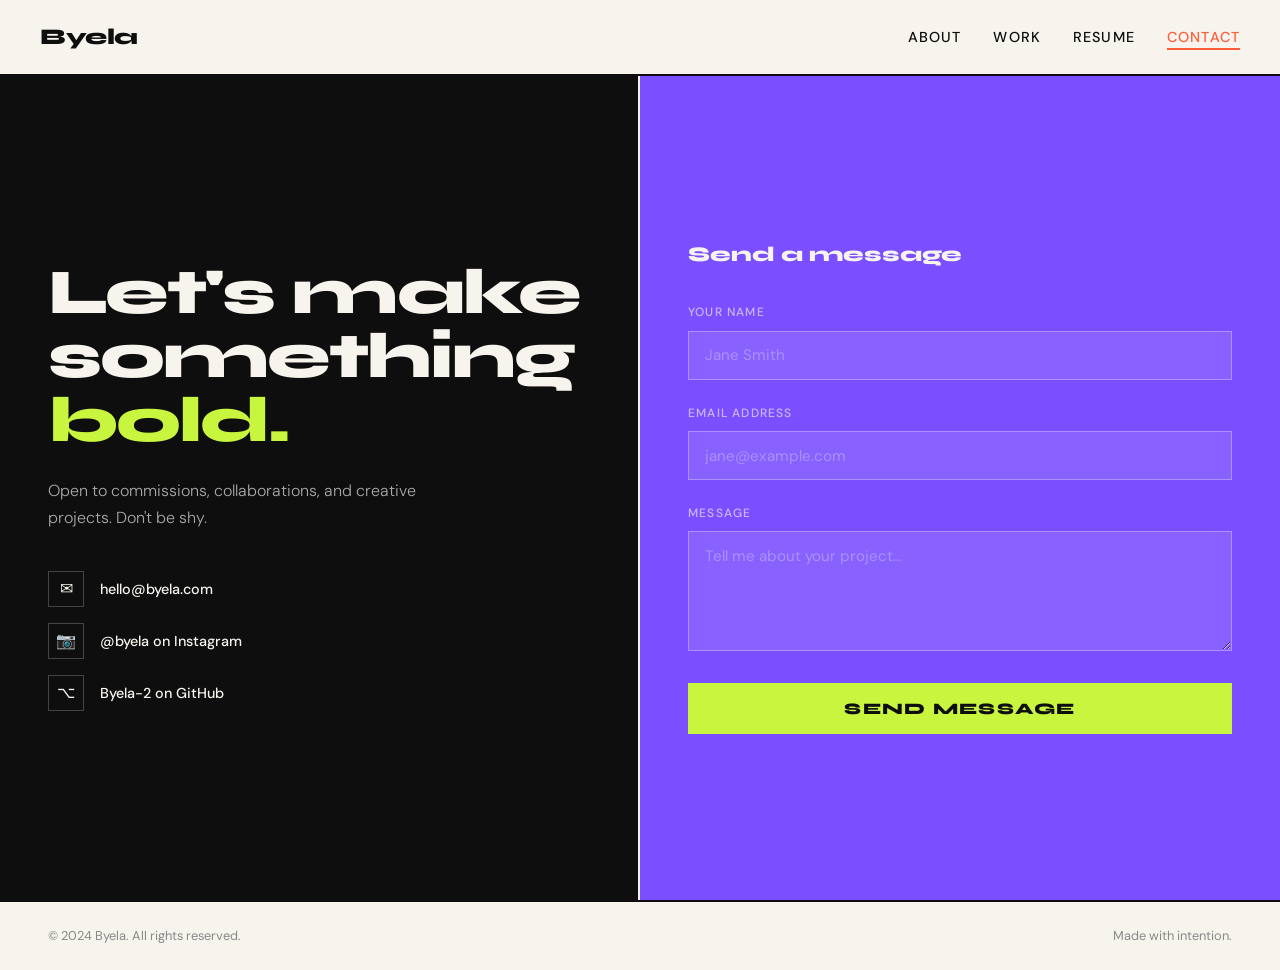
==== contact.html @ a0d1d6e5 "split into seperate pages with shared CSS" ====
<!DOCTYPE html>
<html lang="en">
<head>
  <meta charset="UTF-8"/>
  <meta name="viewport" content="width=device-width, initial-scale=1.0"/>
  <title>Contact — Byela</title>
  <link href="https://fonts.googleapis.com/css2?family=Syne:wght@700;800&family=DM+Sans:wght@300;400;500&display=swap" rel="stylesheet"/>
  <link rel="stylesheet" href="css/style.css"/>
</head>
<body>

  <nav>
    <a class="nav-logo" href="index.html">Byela</a>
    <ul class="nav-links">
      <li><a href="about.html">About</a></li>
      <li><a href="work.html">Work</a></li>
      <li><a href="resume.html">Resume</a></li>
      <li><a href="contact.html" class="active">Contact</a></li>
    </ul>
  </nav>

  <div class="page">
    <div class="contact-grid">
      <div class="contact-left">
        <h2>Let's make<br>something <em>bold.</em></h2>
        <p>Open to commissions, collaborations, and creative projects. Don't be shy.</p>
        <div class="contact-links">
          <a class="contact-link" href="mailto:hello@byela.com">
            <span class="contact-link-icon">✉</span>
            hello@byela.com
          </a>
          <a class="contact-link" href="#">
            <span class="contact-link-icon">📷</span>
            @byela on Instagram
          </a>
          <a class="contact-link" href="https://github.com/Byela-2">
            <span class="contact-link-icon">⌥</span>
            Byela-2 on GitHub
          </a>
        </div>
      </div>
      <div class="contact-right">
        <h3>Send a message</h3>
        <div class="form-group">
          <label>Your name</label>
          <input type="text" placeholder="Jane Smith"/>
        </div>
        <div class="form-group">
          <label>Email address</label>
          <input type="email" placeholder="jane@example.com"/>
        </div>
        <div class="form-group">
          <label>Message</label>
          <textarea placeholder="Tell me about your project..."></textarea>
        </div>
        <button class="form-submit">Send message</button>
      </div>
    </div>
  </div>

  <footer>
    <span>© 2024 Byela. All rights reserved.</span>
    <span>Made with intention.</span>
  </footer>

</body>
</html>
---- css/style.css ----
*, *::before, *::after { box-sizing: border-box; margin: 0; padding: 0; }

:root {
  --ink: #0e0e0e;
  --paper: #f7f4ee;
  --acid: #c8f53d;
  --coral: #ff5c3a;
  --violet: #7b4fff;
  --sky: #3adcff;
  --font-display: 'Syne', sans-serif;
  --font-body: 'DM Sans', sans-serif;
}

html { scroll-behavior: smooth; }

body {
  background: var(--paper);
  color: var(--ink);
  font-family: var(--font-body);
  font-size: 16px;
  line-height: 1.6;
  overflow-x: hidden;
}

/* ── NAV ── */
nav {
  position: fixed;
  top: 0; left: 0; right: 0;
  z-index: 100;
  display: flex;
  justify-content: space-between;
  align-items: center;
  padding: 1.2rem 2.5rem;
  background: var(--paper);
  border-bottom: 2px solid var(--ink);
}

.nav-logo {
  font-family: var(--font-display);
  font-size: 1.4rem;
  font-weight: 800;
  letter-spacing: -0.02em;
  text-decoration: none;
  color: var(--ink);
}

.nav-links {
  display: flex;
  gap: 2rem;
  list-style: none;
}

.nav-links a {
  font-size: 0.9rem;
  font-weight: 500;
  text-decoration: none;
  color: var(--ink);
  text-transform: uppercase;
  letter-spacing: 0.08em;
  transition: color 0.2s;
}

.nav-links a:hover { color: var(--coral); }
.nav-links a.active { color: var(--coral); border-bottom: 2px solid var(--coral); padding-bottom: 2px; }

/* ── PAGE WRAPPER ── */
.page {
  padding-top: 72px;
  min-height: 100vh;
}

/* ── SECTION TAG ── */
.section-tag {
  font-family: var(--font-display);
  font-size: 0.75rem;
  font-weight: 700;
  text-transform: uppercase;
  letter-spacing: 0.15em;
  writing-mode: vertical-rl;
  transform: rotate(180deg);
  color: #888;
}

.section-header {
  padding: 3rem 3rem 2rem;
  border-bottom: 2px solid var(--ink);
  display: flex;
  align-items: baseline;
  gap: 1.5rem;
}

.section-header h2 {
  font-family: var(--font-display);
  font-size: clamp(2rem, 4vw, 3rem);
  font-weight: 800;
  letter-spacing: -0.02em;
}

.section-header span {
  font-size: 0.8rem;
  color: #888;
  text-transform: uppercase;
  letter-spacing: 0.1em;
}

/* ── HERO ── */
#hero {
  min-height: calc(100vh - 72px);
  display: grid;
  grid-template-columns: 1fr 1fr;
  border-bottom: 2px solid var(--ink);
}

.hero-left {
  padding: 5rem 3rem 4rem 3rem;
  display: flex;
  flex-direction: column;
  justify-content: center;
  border-right: 2px solid var(--ink);
}

.hero-eyebrow {
  font-size: 0.8rem;
  font-weight: 500;
  text-transform: uppercase;
  letter-spacing: 0.14em;
  color: var(--coral);
  margin-bottom: 1.5rem;
}

.hero-title {
  font-family: var(--font-display);
  font-size: clamp(3.5rem, 7vw, 6rem);
  font-weight: 800;
  line-height: 0.95;
  letter-spacing: -0.03em;
  margin-bottom: 2rem;
}

.hero-title .highlight {
  display: inline-block;
  background: var(--acid);
  padding: 0 0.15em;
  transform: rotate(-1.5deg);
}

.hero-desc {
  font-size: 1.1rem;
  font-weight: 300;
  max-width: 420px;
  color: #444;
  margin-bottom: 2.5rem;
  line-height: 1.7;
}

.hero-cta {
  display: inline-flex;
  align-items: center;
  gap: 0.75rem;
  background: var(--ink);
  color: var(--paper);
  padding: 1rem 2rem;
  font-family: var(--font-display);
  font-size: 1rem;
  font-weight: 700;
  text-decoration: none;
  border: 2px solid var(--ink);
  transition: background 0.2s, color 0.2s, border-color 0.2s;
  width: fit-content;
}

.hero-cta:hover { background: var(--coral); border-color: var(--coral); }

.hero-right {
  display: grid;
  grid-template-rows: 1fr 1fr;
}

.hero-block {
  display: flex;
  align-items: center;
  justify-content: center;
  font-family: var(--font-display);
  font-size: clamp(4rem, 10vw, 8rem);
  font-weight: 800;
  border-bottom: 2px solid var(--ink);
}

.hero-block:last-child { border-bottom: none; }
.hero-block.b1 { background: var(--violet); color: var(--acid); }
.hero-block.b2 { background: var(--coral); color: var(--paper); }

/* ── ABOUT ── */
.about-grid {
  display: grid;
  grid-template-columns: 80px 1fr;
  border-bottom: 2px solid var(--ink);
}

.about-label {
  padding: 4rem 1.5rem;
  border-right: 2px solid var(--ink);
  display: flex;
  align-items: flex-start;
  justify-content: center;
}

.about-content {
  padding: 4rem 3rem;
}

.about-content h2 {
  font-family: var(--font-display);
  font-size: clamp(2rem, 4vw, 3rem);
  font-weight: 800;
  line-height: 1.1;
  letter-spacing: -0.02em;
  margin-bottom: 1.5rem;
}

.about-content p {
  font-size: 1.05rem;
  font-weight: 300;
  color: #444;
  margin-bottom: 1.2rem;
  line-height: 1.75;
  max-width: 640px;
}

.skills-row {
  display: flex;
  flex-wrap: wrap;
  gap: 0.6rem;
  margin-top: 2rem;
}

.skill-pill {
  font-size: 0.8rem;
  font-weight: 500;
  text-transform: uppercase;
  letter-spacing: 0.08em;
  padding: 0.4rem 1rem;
  border: 2px solid var(--ink);
}

.skill-pill.v { background: var(--violet); color: var(--paper); border-color: var(--violet); }
.skill-pill.a { background: var(--acid); color: var(--ink); border-color: var(--acid); }
.skill-pill.c { background: var(--coral); color: var(--paper); border-color: var(--coral); }

/* ── GALLERY ── */
.gallery-grid {
  display: grid;
  grid-template-columns: repeat(3, 1fr);
}

.gallery-item {
  border-right: 2px solid var(--ink);
  border-bottom: 2px solid var(--ink);
  overflow: hidden;
  position: relative;
  aspect-ratio: 1;
  cursor: pointer;
}

.gallery-item:nth-child(3n) { border-right: none; }

.gallery-placeholder {
  width: 100%;
  height: 100%;
  display: flex;
  flex-direction: column;
  align-items: center;
  justify-content: center;
  gap: 0.75rem;
  transition: transform 0.3s ease;
}

.gallery-item:hover .gallery-placeholder { transform: scale(1.04); }

.gallery-item:nth-child(1) .gallery-placeholder { background: #e8d5f5; }
.gallery-item:nth-child(2) .gallery-placeholder { background: #d5eef5; }
.gallery-item:nth-child(3) .gallery-placeholder { background: #f5e8d5; }
.gallery-item:nth-child(4) .gallery-placeholder { background: #d5f5e8; }
.gallery-item:nth-child(5) .gallery-placeholder { background: var(--acid); }
.gallery-item:nth-child(6) .gallery-placeholder { background: #ffd5d5; }

.gallery-placeholder .icon { font-size: 2.5rem; }

.gallery-placeholder .item-label {
  font-family: var(--font-display);
  font-size: 0.85rem;
  font-weight: 700;
  text-transform: uppercase;
  letter-spacing: 0.1em;
  color: var(--ink);
  opacity: 0.5;
}

.gallery-overlay {
  position: absolute;
  inset: 0;
  background: var(--ink);
  color: var(--paper);
  display: flex;
  flex-direction: column;
  justify-content: flex-end;
  padding: 1.5rem;
  opacity: 0;
  transition: opacity 0.3s ease;
}

.gallery-item:hover .gallery-overlay { opacity: 1; }

.gallery-overlay h3 {
  font-family: var(--font-display);
  font-size: 1.1rem;
  font-weight: 800;
}

.gallery-overlay p {
  font-size: 0.8rem;
  color: #aaa;
  margin-top: 0.25rem;
}

/* ── RESUME ── */
.resume-grid {
  display: grid;
  grid-template-columns: 1fr 1fr;
  border-bottom: 2px solid var(--ink);
}

.resume-left {
  padding: 4rem 3rem;
  border-right: 2px solid var(--ink);
}

.resume-left h2 {
  font-family: var(--font-display);
  font-size: clamp(2rem, 4vw, 3rem);
  font-weight: 800;
  letter-spacing: -0.02em;
  margin-bottom: 2.5rem;
}

.resume-entry {
  padding: 1.5rem 0;
  border-top: 1px solid #ddd;
}

.resume-entry:first-of-type { border-top: 2px solid var(--ink); }

.resume-year {
  font-size: 0.75rem;
  font-weight: 500;
  text-transform: uppercase;
  letter-spacing: 0.1em;
  color: var(--coral);
  margin-bottom: 0.3rem;
}

.resume-role {
  font-family: var(--font-display);
  font-size: 1rem;
  font-weight: 700;
}

.resume-place {
  font-size: 0.9rem;
  color: #666;
  margin-top: 0.2rem;
}

.resume-right {
  padding: 4rem 3rem;
}

.resume-right h3 {
  font-family: var(--font-display);
  font-size: 1.3rem;
  font-weight: 800;
  margin-bottom: 1.5rem;
  letter-spacing: -0.01em;
}

.skill-bar-row { margin-bottom: 1.2rem; }

.skill-bar-label {
  display: flex;
  justify-content: space-between;
  font-size: 0.85rem;
  font-weight: 500;
  margin-bottom: 0.4rem;
}

.skill-bar-track {
  height: 6px;
  background: #e0e0e0;
}

.skill-bar-fill {
  height: 100%;
  background: var(--ink);
}

.skill-bar-fill.v { background: var(--violet); }
.skill-bar-fill.a { background: var(--acid); }
.skill-bar-fill.c { background: var(--coral); }
.skill-bar-fill.s { background: var(--sky); }

.download-cv {
  display: inline-flex;
  align-items: center;
  gap: 0.75rem;
  margin-top: 2rem;
  border: 2px solid var(--ink);
  padding: 0.75rem 1.5rem;
  font-family: var(--font-display);
  font-size: 0.85rem;
  font-weight: 700;
  text-transform: uppercase;
  letter-spacing: 0.08em;
  text-decoration: none;
  color: var(--ink);
  transition: background 0.2s, color 0.2s;
}

.download-cv:hover { background: var(--ink); color: var(--paper); }

/* ── CONTACT ── */
.contact-grid {
  display: grid;
  grid-template-columns: 1fr 1fr;
  min-height: calc(100vh - 72px);
}

.contact-left {
  padding: 5rem 3rem;
  background: var(--ink);
  color: var(--paper);
  border-right: 2px solid var(--paper);
  display: flex;
  flex-direction: column;
  justify-content: center;
}

.contact-left h2 {
  font-family: var(--font-display);
  font-size: clamp(2.5rem, 5vw, 4rem);
  font-weight: 800;
  line-height: 1;
  letter-spacing: -0.03em;
  margin-bottom: 1.5rem;
}

.contact-left h2 em {
  font-style: normal;
  color: var(--acid);
}

.contact-left p {
  font-size: 1rem;
  font-weight: 300;
  color: #aaa;
  margin-bottom: 2.5rem;
  line-height: 1.7;
  max-width: 380px;
}

.contact-links {
  display: flex;
  flex-direction: column;
  gap: 1rem;
}

.contact-link {
  display: flex;
  align-items: center;
  gap: 1rem;
  font-size: 0.9rem;
  font-weight: 500;
  text-decoration: none;
  color: var(--paper);
  transition: color 0.2s;
}

.contact-link:hover { color: var(--acid); }

.contact-link-icon {
  width: 36px;
  height: 36px;
  border: 1px solid #444;
  display: flex;
  align-items: center;
  justify-content: center;
  font-size: 1rem;
  flex-shrink: 0;
}

.contact-right {
  padding: 5rem 3rem;
  background: var(--violet);
  display: flex;
  flex-direction: column;
  justify-content: center;
}

.contact-right h3 {
  font-family: var(--font-display);
  font-size: 1.3rem;
  font-weight: 800;
  color: var(--paper);
  margin-bottom: 2rem;
}

.form-group { margin-bottom: 1.5rem; }

.form-group label {
  display: block;
  font-size: 0.75rem;
  font-weight: 500;
  text-transform: uppercase;
  letter-spacing: 0.1em;
  color: rgba(255,255,255,0.6);
  margin-bottom: 0.5rem;
}

.form-group input,
.form-group textarea {
  width: 100%;
  background: rgba(255,255,255,0.1);
  border: 1px solid rgba(255,255,255,0.3);
  color: var(--paper);
  padding: 0.85rem 1rem;
  font-family: var(--font-body);
  font-size: 0.95rem;
  outline: none;
  transition: border-color 0.2s;
}

.form-group input::placeholder,
.form-group textarea::placeholder { color: rgba(255,255,255,0.3); }

.form-group input:focus,
.form-group textarea:focus { border-color: var(--acid); }

.form-group textarea { resize: vertical; min-height: 120px; }

.form-submit {
  width: 100%;
  background: var(--acid);
  color: var(--ink);
  border: none;
  padding: 1rem;
  font-family: var(--font-display);
  font-size: 1rem;
  font-weight: 800;
  text-transform: uppercase;
  letter-spacing: 0.08em;
  cursor: pointer;
  transition: opacity 0.2s;
}

.form-submit:hover { opacity: 0.85; }

/* ── FOOTER ── */
footer {
  padding: 1.5rem 3rem;
  border-top: 2px solid var(--ink);
  display: flex;
  justify-content: space-between;
  align-items: center;
  font-size: 0.8rem;
  color: #888;
}

/* ── RESPONSIVE ── */
@media (max-width: 768px) {
  nav { padding: 1rem 1.5rem; }
  .nav-links { gap: 1.2rem; }
  .nav-links a { font-size: 0.75rem; }

  #hero { grid-template-columns: 1fr; }
  .hero-left { padding: 3rem 1.5rem; border-right: none; border-bottom: 2px solid var(--ink); }
  .hero-right { grid-template-columns: 1fr 1fr; grid-template-rows: 200px; }
  .hero-block { border-bottom: none; }
  .hero-block.b2 { border-left: 2px solid var(--ink); }

  .about-grid { grid-template-columns: 1fr; }
  .about-label { display: none; }
  .about-content { padding: 3rem 1.5rem; }

  .gallery-grid { grid-template-columns: 1fr 1fr; }
  .gallery-item:nth-child(3n) { border-right: 2px solid var(--ink); }
  .gallery-item:nth-child(2n) { border-right: none; }

  .resume-grid { grid-template-columns: 1fr; }
  .resume-left { border-right: none; border-bottom: 2px solid var(--ink); padding: 3rem 1.5rem; }
  .resume-right { padding: 3rem 1.5rem; }

  .contact-grid { grid-template-columns: 1fr; }
  .contact-left { padding: 3rem 1.5rem; border-right: none; border-bottom: 2px solid var(--paper); }
  .contact-right { padding: 3rem 1.5rem; }

  .section-header { padding: 2rem 1.5rem; }
  footer { flex-direction: column; gap: 0.5rem; text-align: center; }
}

@media (prefers-reduced-motion: reduce) {
  * { transition: none !important; }
}
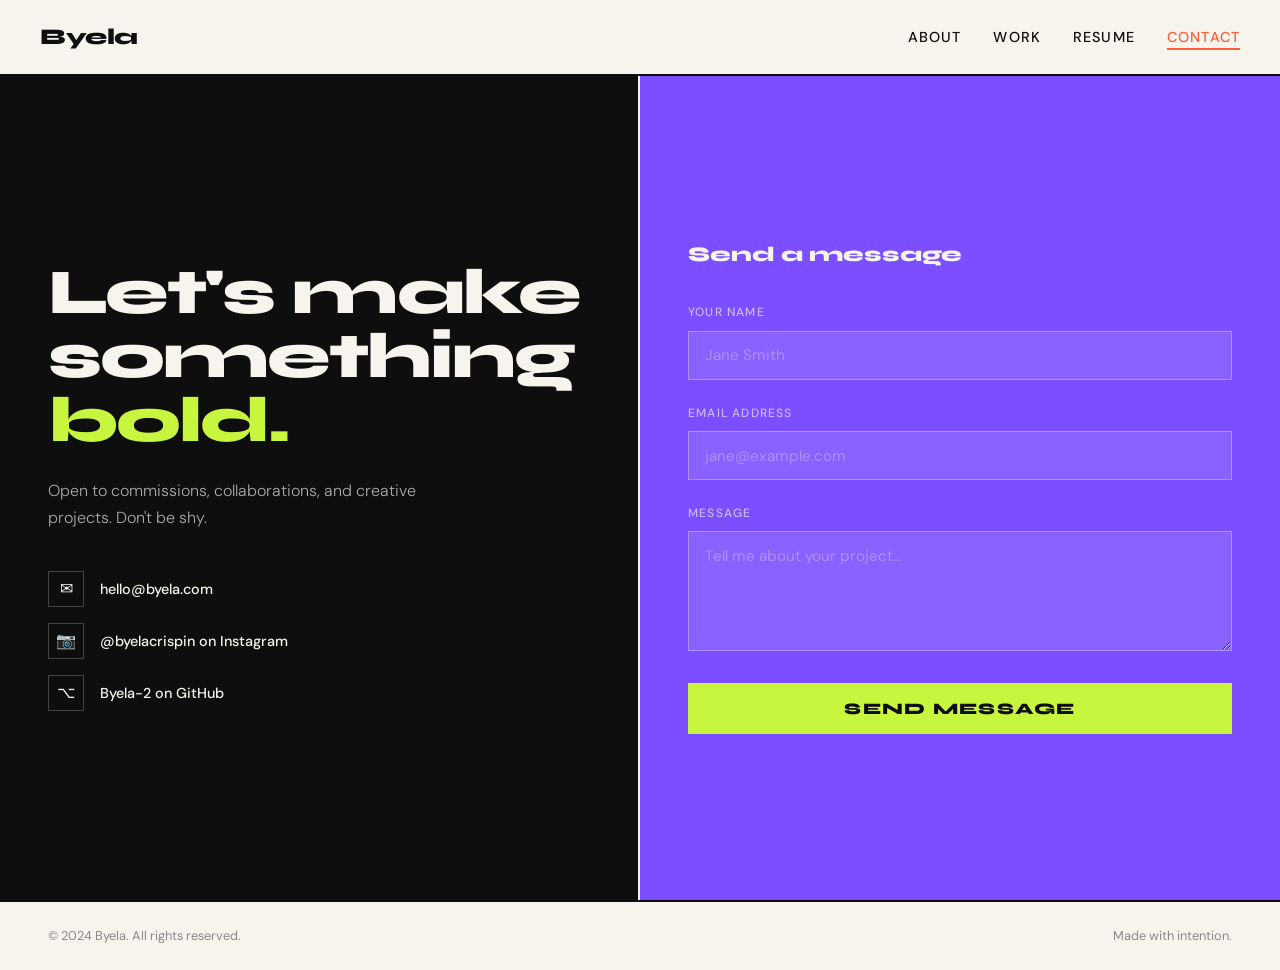
==== commit a19a3ee4: "Update Instagram handle and link in contact.html" ====
--- a/contact.html
+++ b/contact.html
@@ -29,9 +29,9 @@
             <span class="contact-link-icon">✉</span>
             hello@byela.com
           </a>
-          <a class="contact-link" href="#">
+          <a class="contact-link" href="https://www.instagram.com/byelacrispin/">
             <span class="contact-link-icon">📷</span>
-            @byela on Instagram
+            @byelacrispin on Instagram
           </a>
           <a class="contact-link" href="https://github.com/Byela-2">
             <span class="contact-link-icon">⌥</span>
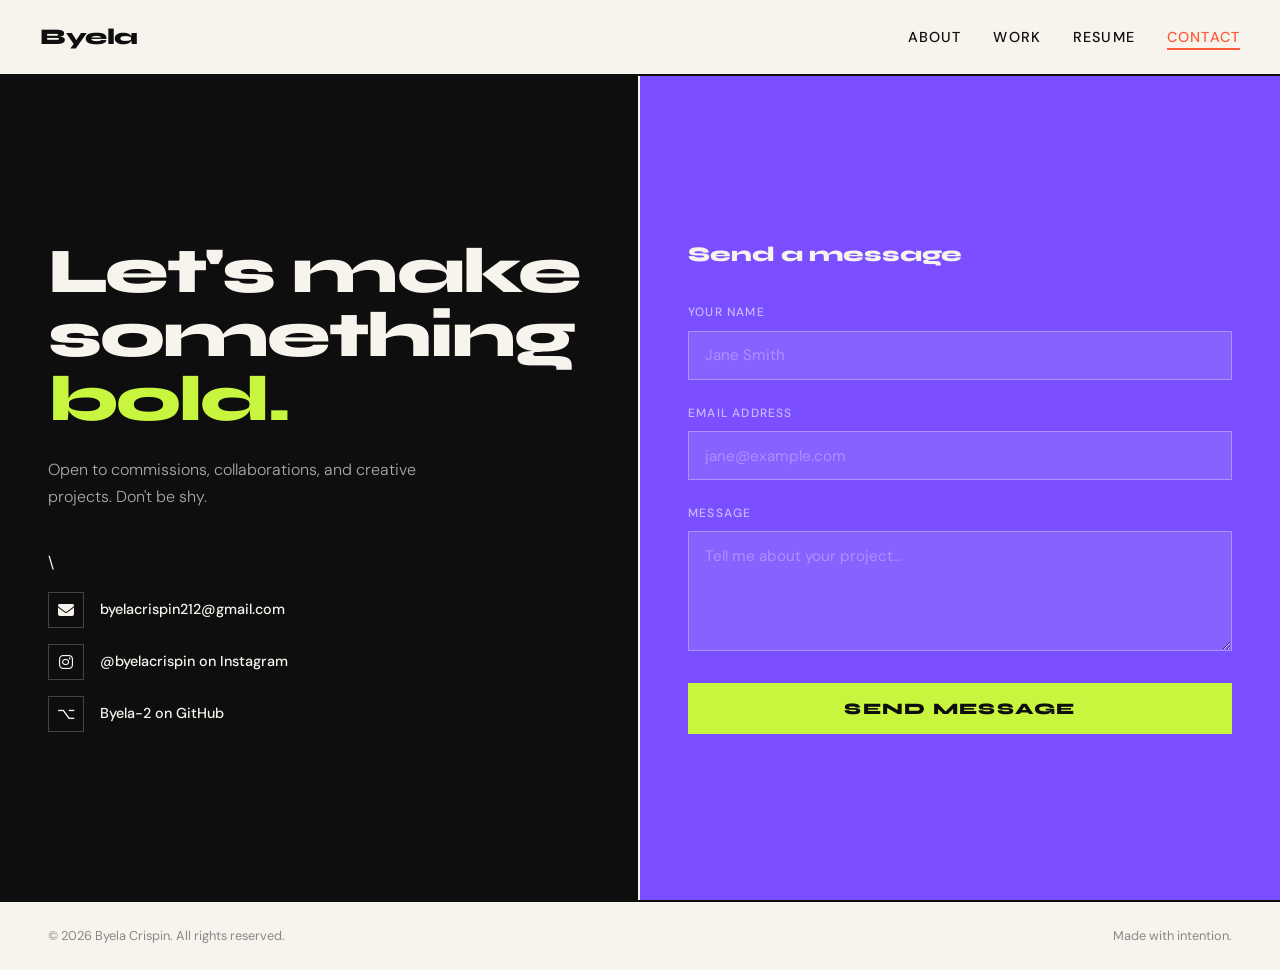
==== commit 94cb8771: "Update contact information and footer year" ====
--- a/contact.html
+++ b/contact.html
@@ -5,6 +5,7 @@
   <meta name="viewport" content="width=device-width, initial-scale=1.0"/>
   <title>Contact — Byela</title>
   <link href="https://fonts.googleapis.com/css2?family=Syne:wght@700;800&family=DM+Sans:wght@300;400;500&display=swap" rel="stylesheet"/>
+  <link rel="stylesheet" href="https://cdnjs.cloudflare.com/ajax/libs/font-awesome/6.5.0/css/all.min.css"/>
   <link rel="stylesheet" href="css/style.css"/>
 </head>
 <body>
@@ -24,15 +25,18 @@
       <div class="contact-left">
         <h2>Let's make<br>something <em>bold.</em></h2>
         <p>Open to commissions, collaborations, and creative projects. Don't be shy.</p>
-        <div class="contact-links">
-          <a class="contact-link" href="mailto:hello@byela.com">
-            <span class="contact-link-icon">✉</span>
-            hello@byela.com
-          </a>
-          <a class="contact-link" href="https://www.instagram.com/byelacrispin/">
-            <span class="contact-link-icon">📷</span>
-            @byelacrispin on Instagram
-          </a>
+        <div class="contact-links">\
+          
+          <a class="contact-link" href="mailto:byelacrispin212@gmail.com">
+  <span class="contact-link-icon"><i class="fa-solid fa-envelope"></i></span>
+  byelacrispin212@gmail.com
+</a>
+          <!--instagram-->
+         <a class="contact-link" href="https://instagram.com/byelacrispin">
+  <span class="contact-link-icon"><i class="fa-brands fa-instagram"></i></span>
+  @byelacrispin on Instagram
+</a>
+          <!--- github--->
           <a class="contact-link" href="https://github.com/Byela-2">
             <span class="contact-link-icon">⌥</span>
             Byela-2 on GitHub
@@ -59,7 +63,7 @@
   </div>
 
   <footer>
-    <span>© 2024 Byela. All rights reserved.</span>
+    <span>© 2026 Byela Crispin. All rights reserved.</span>
     <span>Made with intention.</span>
   </footer>
 
